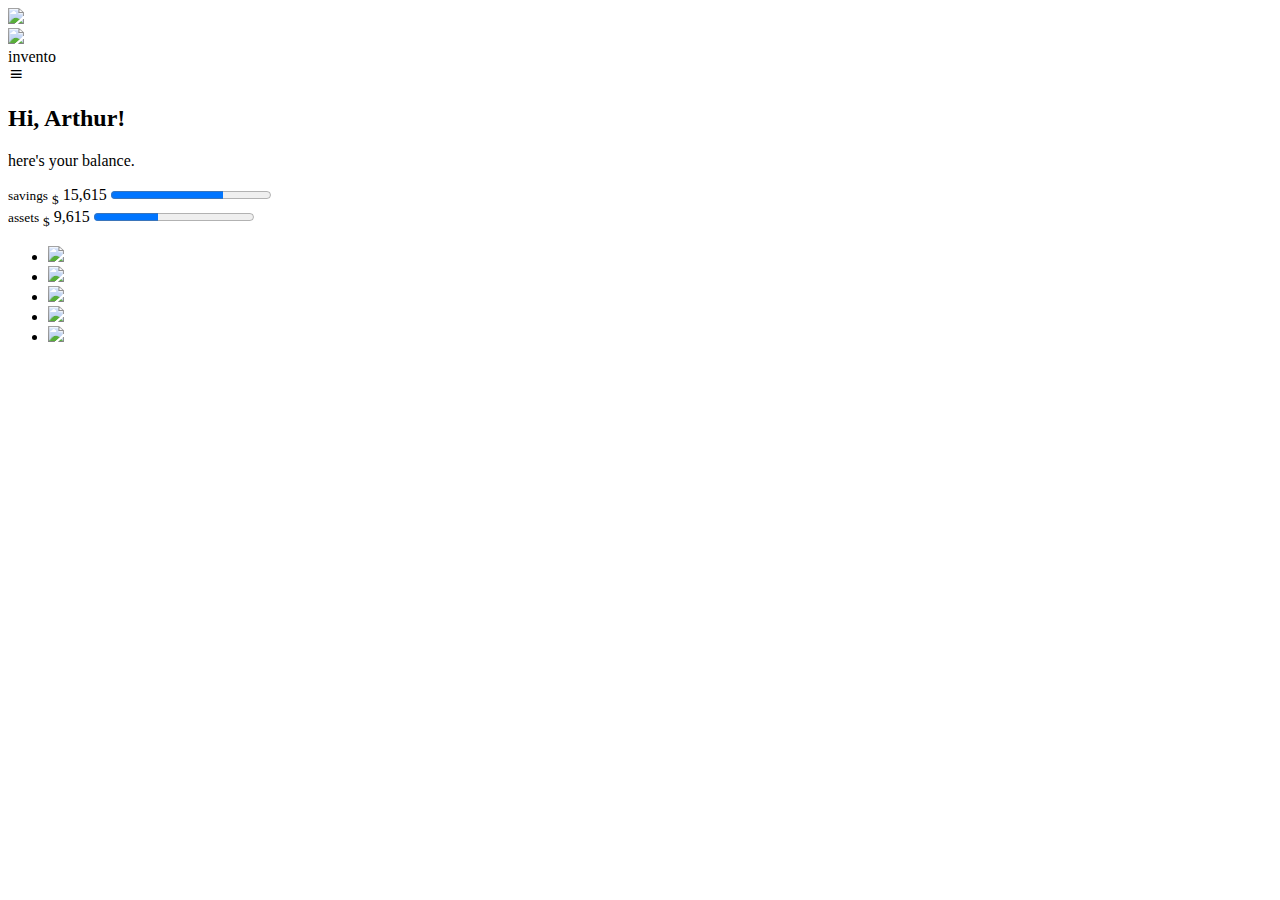
==== index.html @ 6cbb0873 "refactor: :construction: Se corrigieron algunos errores, aun falta por terminar" ====
<!DOCTYPE html>
<html lang="en">

<head>
    <meta charset="UTF-8">
    <meta name="viewport" content="width=device-width, initial-scale=1.0">
    <title>Virtual Wallet</title>
    <link rel="stylesheet" href="css/style.css">
    <link href='https://unpkg.com/boxicons@2.1.4/css/boxicons.min.css' rel='stylesheet'>
</head>

<body>
    <div class="banner">
        <img src="/storage/img/banner.svg">
    </div>
    <header class="header">
        <div class="header__logo">
            <div class="logo__icono">
                <img src="storage/img/logo.svg">
            </div>
            <div class="logo__titulo">invento</div>
        </div>
        <div class="header__menu">
            <a href="#"></a><i class='bx bx-menu'></i></a>
        </div>
    </header>
    <main class="main">
        <section class="main__titulo">
            <article class="titulo__card">
                <h2>Hi, Arthur!</h2>
                <p>here's your balance.</p>
            </article>
            <article class="titulo__balance">
                <div class="balance__one">
                    <small>savings</small>
                    <label for="savings"><sub>$</sub> 15,615</label>
                    <progress id="savings" max="100" value="70"></progress>
                </div>
                <div class="balance__two">
                    <small>assets</small>
                    <label for="savings"><sub>$</sub> 9,615</label>
                    <progress id="savings" max="100" value="40"></progress>
                </div>
            </article>
        </section>
    </main>
    <footer class="footer">
        <ul>
            <li>
                <a href="#"><img src="storage/img/icon_4.svg"></a>
            </li>
            <li>
                <a href="#"><img src="storage/img/icon_3.svg"></a>
            </li>
            <li>
                <a href="#"><img src="storage/img/icon_2.svg"></a>
            </li>
            <li>
                <a href="#"><img src="storage/img/icon_1.svg"></a>
            </li>
            <li>
                <a href="#"><img src="storage/img/icon.svg"></a>
            </li>
        </ul>
    </footer>
</body>

</html>
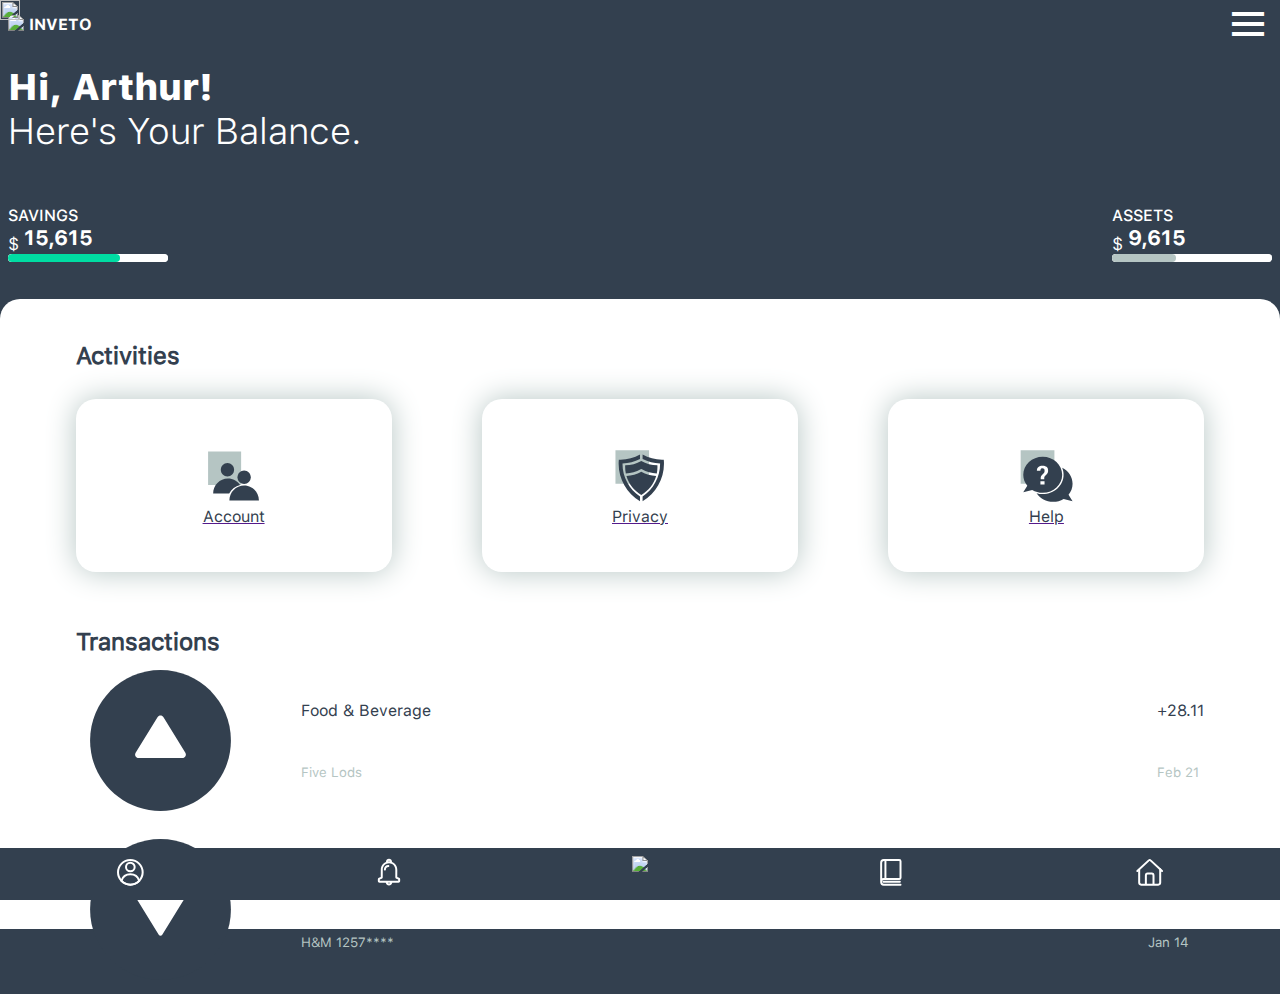
==== commit 1ff479e5: "refactor: :construction: Se termina la estructura, faltan detalles en el diseño" ====
--- a/index.html
+++ b/index.html
@@ -18,7 +18,7 @@
             <div class="logo__icono">
                 <img src="storage/img/logo.svg">
             </div>
-            <div class="logo__titulo">invento</div>
+            <div class="logo__titulo">inveto</div>
         </div>
         <div class="header__menu">
             <a href="#"></a><i class='bx bx-menu'></i></a>
@@ -40,6 +40,63 @@
                     <small>assets</small>
                     <label for="savings"><sub>$</sub> 9,615</label>
                     <progress id="savings" max="100" value="40"></progress>
+                </div>
+            </article>
+        </section>
+        <section class="main_body">
+            <article class="body_activities">
+                <h3>Activities</h3>
+                <div class="activities_options">
+                    <div class="options_account">
+                        <a href="" class="a_account">
+                            <img src="storage/img/iconAccount.svg" alt="">
+                            <p>Account</p>
+                        </a>
+                        
+                    </div>
+                    <div class="options_privacy">
+                        <a href="" class="a_privacy">
+                            <img src="storage/img/iconPrivacy.svg" alt="">
+                            <p>Privacy</p>
+                        </a>
+                        
+                    </div>
+                    <div class="options_help">
+                        <a href="" class="a_help">
+                            <img src="storage/img/iconHelp.svg" alt="">
+                            <p>Help</p>
+                        </a>
+                        
+                    </div>
+                </div>
+            </article>
+            <article class="body_transactions">
+                <h3>Transactions</h3>
+                <div class="transactions_one">
+                    <img src="storage/img/iconTransactionsOne.svg" alt="">
+                    <div class="transactions_one_food">
+                        <div class="food_div_one">
+                            <p>Food & Beverage</p>
+                            <small>Five Lods</small>
+                        </div>
+                        <div class="food_div_two">
+                            <p>+28.11</p>
+                            <small>Feb 21</small>
+                        </div>
+                    </div>
+                </div>
+                <div class="transactions_two">
+                    <img src="storage/img/iconTransactionsTwo.svg" alt="">
+                    <div class="transactions_two_shopping">
+                        <div class="shopping_div_one">
+                            <p>Shopping</p>
+                            <small>H&M 1257****</small>
+                        </div>
+                        <div class="shopping_div_two">
+                            <p>-157.64</p>
+                            <small>Jan 14</small>
+                        </div>
+                    </div>
                 </div>
             </article>
         </section>
--- a/css/style.css
+++ b/css/style.css
@@ -0,0 +1,294 @@
+@import url(variable.css);
+
+* {
+    margin: 0;
+    padding: 0;
+    box-sizing: border-box;
+    font-family: "SF-Pro-Text-Regular";
+}
+
+body {
+    background: var(--color-primario);
+}
+
+.banner {
+    position: absolute;
+}
+
+.banner img {
+    width: 100%;
+    height: 100%;
+}
+
+.header {
+    width: 100%;
+    padding: 0 .5em;
+    /* height: 60px; */
+    /* background: darkgoldenrod; */
+    display: flex;
+    flex-direction: row;
+    justify-content: space-between;
+    align-items: center;
+    flex-wrap: nowrap;
+}
+
+.header__logo {
+    /* background: red; */
+    display: flex;
+    align-items: center;
+    gap: 5px;
+
+}
+
+
+
+.logo__icono img {
+    width: 3em;
+}
+
+.logo__titulo {
+    /* background: orange; */
+    color: var(--color-ternario);
+    font-family: "SF-Pro-Text-Bold";
+    text-transform: uppercase;
+}
+
+.header__menu i {
+    font-size: 3em;
+    color: var(--color-ternario);
+}
+
+.titulo__card {
+    /* background: green; */
+    display: flex;
+    flex-direction: column;
+    height: 120px;
+    justify-content: center;
+    padding: 0 0.5em
+}
+
+.titulo__card h2,
+.titulo__card p {
+    font-size: 2.3em;
+    color: var(--color-ternario);
+    text-transform: capitalize;
+}
+
+.titulo__card h2 {
+    font-family: "SF-Pro-Text-Heavy";
+}
+
+.titulo__card p {
+    font-family: "SF-Pro-Text-Light";
+    text-transform: capitalize;
+}
+
+.titulo__balance {
+    /* background: fuchsia; */
+    color: var(--color-ternario);
+    display: flex;
+    height: 130px;
+    justify-content: space-between;
+    align-items: center;
+    padding: 0 0.5em;
+}
+
+.balance__one,
+.balance__two {
+    display: flex;
+    flex-direction: column;
+}
+
+.balance__one small,
+.balance__two small {
+    font-size: 1em;
+    text-transform: uppercase;
+    font-family: "SF-Pro-Text-Medium";
+}
+
+.balance__one label,
+.balance__two label {
+    font-size: 1.3em;
+    font-family: "SF-Pro-Text-Bold";
+}
+
+.balance__one progress[value] {
+    --color: var(--color-secundario);
+    --background: var(--color-ternario);
+    background: var(--background);
+}
+
+.balance__two progress[value] {
+    --color: var(--color-cuarto);
+    --background: var(--color-ternario);
+    background: var(--background);
+}
+
+progress[value] {
+    -webkit-appearance: none;
+    -moz-appearance: none;
+    appearance: none;
+    border: none;
+    height: .5em;
+    border-radius: 10em;
+}
+
+.balance__one progress[value]::-webkit-progress-bar,
+.balance__two progress[value]::-webkit-progress-bar {
+    border-radius: 10em;
+    height: .5em;
+    background: var(--background);
+}
+
+progress[value]::-webkit-progress-value {
+    border-radius: 10em;
+    background: var(--color);
+}
+
+progress[value]::-moz-progress-bar {
+    border-radius: 10em;
+    background: var(--color);
+}
+
+.main_body {
+    border-top-left-radius: 20px;
+    border-top-right-radius: 20px;
+    width: 100%;
+    height: 70vh;
+    display: flex;
+    flex-direction: column;
+    background: var(--color-ternario);
+}
+
+.body_activities {
+    height: 50%;
+    padding: 1%;
+    display: flex;
+    flex-direction: column;
+    justify-content: space-evenly;
+}
+
+.body_activities>h3 {
+    color: var(--color-primario);
+    margin-left: 5%;
+    font-size: x-large;
+}
+
+.activities_options {
+    align-self: center;
+    width: 90%;
+    height: 60%;
+    display: flex;
+    justify-content: space-between;
+}
+
+.activities_options>div {
+    background: var(--color-ternario);
+    border-radius: 20px;
+    box-shadow: 0px 0px 30px var(--color-cuarto);
+    width: 28%;
+    display: flex;
+    justify-content: center;
+    align-items: center;
+}
+
+.a_account,
+.a_privacy,
+.a_help {
+    display: flex;
+    flex-direction: column;
+    justify-content: center;
+    align-items: center;
+}
+
+.a_account img,
+.a_privacy img,
+.a_help img {
+    width: 70%;
+}
+
+.a_account p,
+.a_privacy p,
+.a_help p {
+    color: var(--color-primario);
+}
+
+.body_transactions {
+    height: 45%;
+    padding: 1%;
+    display: flex;
+    flex-direction: column;
+    justify-content: space-evenly;
+    align-items: center;
+}
+
+.body_transactions>h3 {
+    color: var(--color-primario);
+    margin-left: 5%;
+    font-size: x-large;
+    align-self: flex-start;
+}
+
+.transactions_one {
+    width: 90%;
+    display: flex;
+    justify-content: space-between;
+}
+
+.transactions_one>img,
+.transactions_two>img {
+    width: 15%;
+}
+
+.transactions_one_food,
+.transactions_two_shopping {
+    /* outline: 1px solid black; */
+    display: flex;
+    flex-direction: row;
+    width: 80%;
+    justify-content: space-between;
+}
+
+.food_div_one,
+.food_div_two,
+.shopping_div_one,
+.shopping_div_two {
+    display: flex;
+    flex-direction: column;
+    justify-content: space-evenly;
+}
+
+.transactions_two {
+    width: 90%;
+    display: flex;
+    justify-content: space-between;
+}
+
+.body_transactions p {
+    color: var(--color-primario);
+}
+
+.body_transactions small {
+    color: var(--color-cuarto);
+}
+
+.footer {
+    width: 100%;
+    background: var(--color-primario);
+    position: fixed;
+    bottom: 0;
+}
+
+.footer ul {
+    display: flex;
+    justify-content: space-around;
+}
+
+.footer ul li {
+    list-style: none;
+    margin: .5em 0;
+}
+
+.footer ul li a img {
+    width: 2em;
+}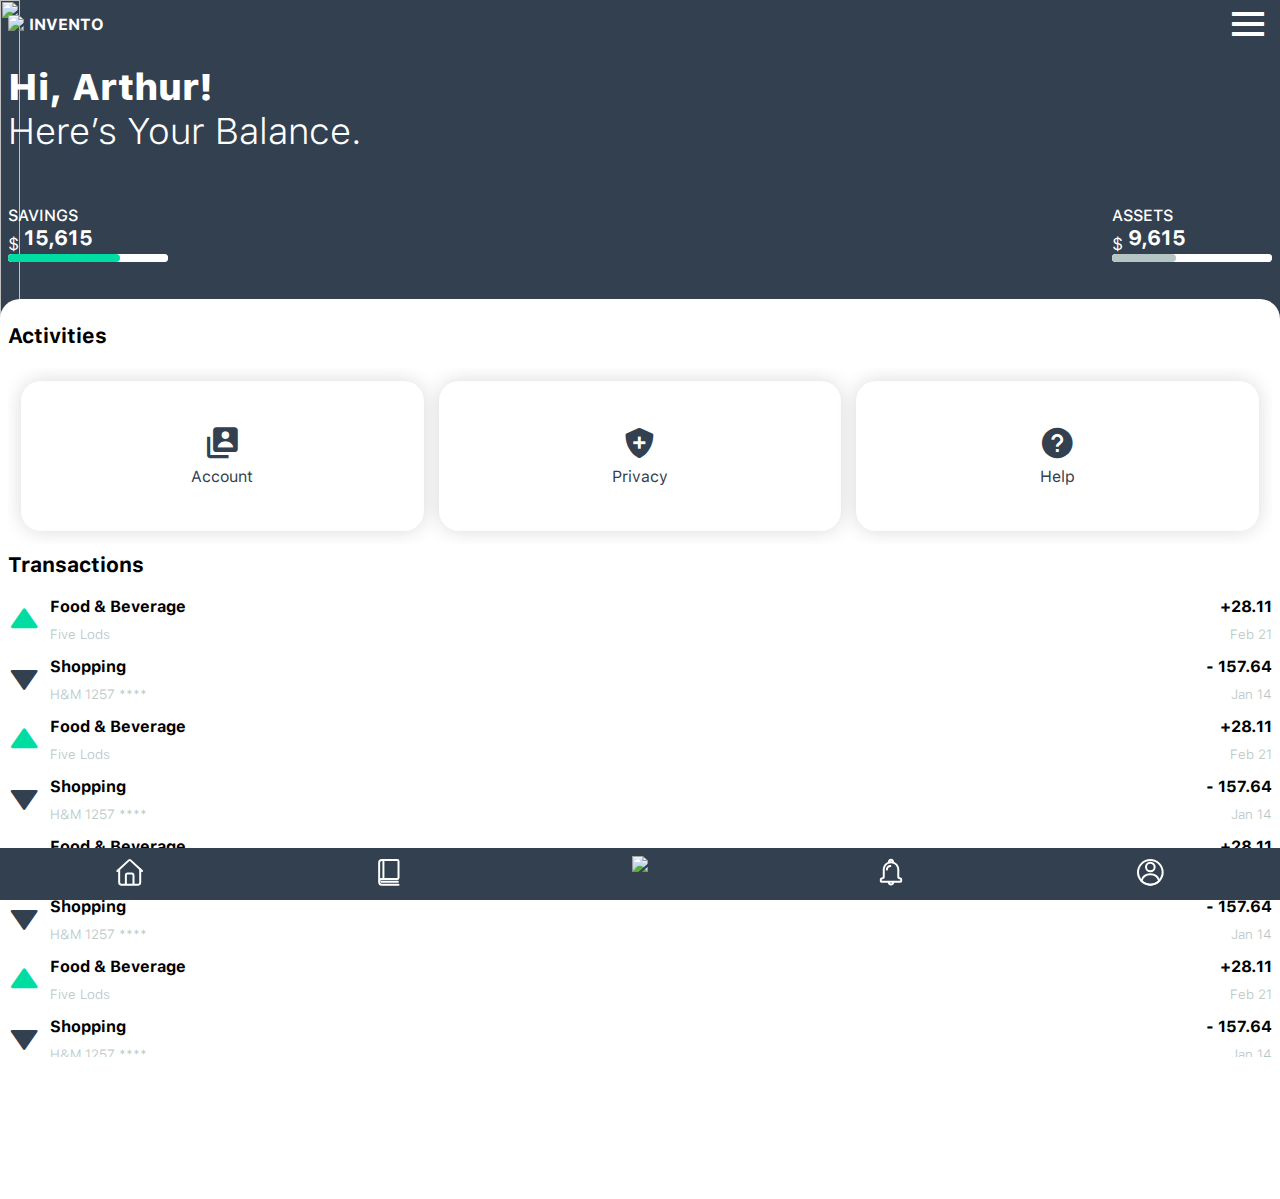
==== commit 68839415: "refactor: :zap: Se termino el diseño y la estructura" ====
--- a/index.html
+++ b/index.html
@@ -11,24 +11,24 @@
 
 <body>
     <div class="banner">
-        <img src="/storage/img/banner.svg">
+        <img src="storage/img/banner.svg">
     </div>
     <header class="header">
         <div class="header__logo">
             <div class="logo__icono">
                 <img src="storage/img/logo.svg">
             </div>
-            <div class="logo__titulo">inveto</div>
+            <div class="logo__titulo">invento</div>
         </div>
         <div class="header__menu">
-            <a href="#"></a><i class='bx bx-menu'></i></a>
+            <i class='bx bx-menu'></i>
         </div>
     </header>
     <main class="main">
         <section class="main__titulo">
             <article class="titulo__card">
                 <h2>Hi, Arthur!</h2>
-                <p>here's your balance.</p>
+                <p>here’s your balance.</p>
             </article>
             <article class="titulo__balance">
                 <div class="balance__one">
@@ -43,58 +43,181 @@
                 </div>
             </article>
         </section>
-        <section class="main_body">
-            <article class="body_activities">
-                <h3>Activities</h3>
-                <div class="activities_options">
-                    <div class="options_account">
-                        <a href="" class="a_account">
-                            <img src="storage/img/iconAccount.svg" alt="">
-                            <p>Account</p>
-                        </a>
-                        
-                    </div>
-                    <div class="options_privacy">
-                        <a href="" class="a_privacy">
-                            <img src="storage/img/iconPrivacy.svg" alt="">
-                            <p>Privacy</p>
-                        </a>
-                        
-                    </div>
-                    <div class="options_help">
-                        <a href="" class="a_help">
-                            <img src="storage/img/iconHelp.svg" alt="">
-                            <p>Help</p>
-                        </a>
-                        
-                    </div>
-                </div>
-            </article>
-            <article class="body_transactions">
-                <h3>Transactions</h3>
-                <div class="transactions_one">
-                    <img src="storage/img/iconTransactionsOne.svg" alt="">
-                    <div class="transactions_one_food">
-                        <div class="food_div_one">
-                            <p>Food & Beverage</p>
-                            <small>Five Lods</small>
-                        </div>
-                        <div class="food_div_two">
-                            <p>+28.11</p>
-                            <small>Feb 21</small>
-                        </div>
-                    </div>
-                </div>
-                <div class="transactions_two">
-                    <img src="storage/img/iconTransactionsTwo.svg" alt="">
-                    <div class="transactions_two_shopping">
-                        <div class="shopping_div_one">
-                            <p>Shopping</p>
-                            <small>H&M 1257****</small>
-                        </div>
-                        <div class="shopping_div_two">
-                            <p>-157.64</p>
-                            <small>Jan 14</small>
+        <section class="main__activities">
+            <article class="activities__service">
+                <h3>activities</h3>
+                <div class="service__cards">
+                    <div class="service__cards__item_1">
+                        <i class='bx bxs-user-account'></i>
+                        <p>account</p>
+                    </div>
+                    <div class="service__cards__item_2">
+                        <i class='bx bxs-shield-plus'></i>
+                        <p>privacy</p>
+                    </div>
+                    <div class="service__cards__item_3">
+                        <i class='bx bxs-help-circle'></i>
+                        <p>help</p>
+                    </div>
+                </div>
+            </article>
+            <article class="activities__transactions">
+                <h3>transactions</h3>
+                <div class="transactions__cards">
+                    <div class="transactions__cards__item">
+                        <div>
+                            <i class='bx bxs-up-arrow'></i>
+                            <div class="transactions__description">
+                                <p>food & beverage</p>
+                                <small>five lods</small>
+                            </div>
+                        </div>
+                        <div class="transactions__value">
+                            <p>+28.11</p>
+                            <small>feb 21</small>
+                        </div>
+                    </div>
+                    <div class="transactions__cards__item">
+                        <div>
+                            <i class='bx bxs-down-arrow'></i>
+                            <div class="transactions__description">
+                                <p>shopping</p>
+                                <small>h&m 1257 ****</small>
+                            </div>
+                        </div>
+                        <div class="transactions__value">
+                            <p>- 157.64</p>
+                            <small>jan 14</small>
+                        </div>
+                    </div>
+                    <div class="transactions__cards__item">
+                        <div>
+                            <i class='bx bxs-up-arrow'></i>
+                            <div class="transactions__description">
+                                <p>food & beverage</p>
+                                <small>five lods</small>
+                            </div>
+                        </div>
+                        <div class="transactions__value">
+                            <p>+28.11</p>
+                            <small>feb 21</small>
+                        </div>
+                    </div>
+                    <div class="transactions__cards__item">
+                        <div>
+                            <i class='bx bxs-down-arrow'></i>
+                            <div class="transactions__description">
+                                <p>shopping</p>
+                                <small>h&m 1257 ****</small>
+                            </div>
+                        </div>
+                        <div class="transactions__value">
+                            <p>- 157.64</p>
+                            <small>jan 14</small>
+                        </div>
+                    </div>
+                    <div class="transactions__cards__item">
+                        <div>
+                            <i class='bx bxs-up-arrow'></i>
+                            <div class="transactions__description">
+                                <p>food & beverage</p>
+                                <small>five lods</small>
+                            </div>
+                        </div>
+                        <div class="transactions__value">
+                            <p>+28.11</p>
+                            <small>feb 21</small>
+                        </div>
+                    </div>
+                    <div class="transactions__cards__item">
+                        <div>
+                            <i class='bx bxs-down-arrow'></i>
+                            <div class="transactions__description">
+                                <p>shopping</p>
+                                <small>h&m 1257 ****</small>
+                            </div>
+                        </div>
+                        <div class="transactions__value">
+                            <p>- 157.64</p>
+                            <small>jan 14</small>
+                        </div>
+                    </div>
+                    <div class="transactions__cards__item">
+                        <div>
+                            <i class='bx bxs-up-arrow'></i>
+                            <div class="transactions__description">
+                                <p>food & beverage</p>
+                                <small>five lods</small>
+                            </div>
+                        </div>
+                        <div class="transactions__value">
+                            <p>+28.11</p>
+                            <small>feb 21</small>
+                        </div>
+                    </div>
+                    <div class="transactions__cards__item">
+                        <div>
+                            <i class='bx bxs-down-arrow'></i>
+                            <div class="transactions__description">
+                                <p>shopping</p>
+                                <small>h&m 1257 ****</small>
+                            </div>
+                        </div>
+                        <div class="transactions__value">
+                            <p>- 157.64</p>
+                            <small>jan 14</small>
+                        </div>
+                    </div>
+                    <div class="transactions__cards__item">
+                        <div>
+                            <i class='bx bxs-up-arrow'></i>
+                            <div class="transactions__description">
+                                <p>food & beverage</p>
+                                <small>five lods</small>
+                            </div>
+                        </div>
+                        <div class="transactions__value">
+                            <p>+28.11</p>
+                            <small>feb 21</small>
+                        </div>
+                    </div>
+                    <div class="transactions__cards__item">
+                        <div>
+                            <i class='bx bxs-down-arrow'></i>
+                            <div class="transactions__description">
+                                <p>shopping</p>
+                                <small>h&m 1257 ****</small>
+                            </div>
+                        </div>
+                        <div class="transactions__value">
+                            <p>- 157.64</p>
+                            <small>jan 14</small>
+                        </div>
+                    </div>
+                    <div class="transactions__cards__item">
+                        <div>
+                            <i class='bx bxs-up-arrow'></i>
+                            <div class="transactions__description">
+                                <p>food & beverage</p>
+                                <small>five lods</small>
+                            </div>
+                        </div>
+                        <div class="transactions__value">
+                            <p>+28.11</p>
+                            <small>feb 21</small>
+                        </div>
+                    </div>
+                    <div class="transactions__cards__item">
+                        <div>
+                            <i class='bx bxs-down-arrow'></i>
+                            <div class="transactions__description">
+                                <p>shopping</p>
+                                <small>h&m 1257 ****</small>
+                            </div>
+                        </div>
+                        <div class="transactions__value">
+                            <p>- 157.64</p>
+                            <small>jan 14</small>
                         </div>
                     </div>
                 </div>
@@ -104,19 +227,19 @@
     <footer class="footer">
         <ul>
             <li>
+                <a href="#"><img src="storage/img/icon.svg"></a>
+            </li>
+            <li>
+                <a href="#"><img src="storage/img/icon_1.svg"></a>
+            </li>
+            <li>
+                <a href="#"><img src="storage/img/icon_2.svg"></a>
+            </li>
+            <li>
+                <a href="#"><img src="storage/img/icon_3.svg"></a>
+            </li>
+            <li>
                 <a href="#"><img src="storage/img/icon_4.svg"></a>
-            </li>
-            <li>
-                <a href="#"><img src="storage/img/icon_3.svg"></a>
-            </li>
-            <li>
-                <a href="#"><img src="storage/img/icon_2.svg"></a>
-            </li>
-            <li>
-                <a href="#"><img src="storage/img/icon_1.svg"></a>
-            </li>
-            <li>
-                <a href="#"><img src="storage/img/icon.svg"></a>
             </li>
         </ul>
     </footer>
--- a/css/style.css
+++ b/css/style.css
@@ -13,11 +13,13 @@
 
 .banner {
     position: absolute;
+    z-index: -1;
 }
 
 .banner img {
     width: 100%;
-    height: 100%;
+    height: 105vh;
+    object-fit: cover;
 }
 
 .header {
@@ -37,10 +39,11 @@
     display: flex;
     align-items: center;
     gap: 5px;
-
-}
-
-
+}
+
+.logo__icono {
+    /* background: green; */
+}
 
 .logo__icono img {
     width: 3em;
@@ -53,9 +56,17 @@
     text-transform: uppercase;
 }
 
+.header__menu {
+    /* background: darkblue; */
+}
+
 .header__menu i {
     font-size: 3em;
     color: var(--color-ternario);
+}
+
+.main__titulo {
+    /* background: red; */
 }
 
 .titulo__card {
@@ -129,6 +140,7 @@
     -moz-appearance: none;
     appearance: none;
     border: none;
+    /* margin: 0 10px; */
     height: .5em;
     border-radius: 10em;
 }
@@ -150,126 +162,126 @@
     background: var(--color);
 }
 
-.main_body {
+.main__activities {
+    background: var(--color-ternario);
+    height: 100vh;
+    padding: 1.5em 0.5em;
     border-top-left-radius: 20px;
     border-top-right-radius: 20px;
-    width: 100%;
-    height: 70vh;
-    display: flex;
-    flex-direction: column;
+    display: flex;
+    flex-direction: column;
+    gap: .5em;
+}
+
+.activities__service {
+    /* background: blue; */
+}
+
+.activities__service h3,
+.activities__transactions h3 {
+    /* background: darkgoldenrod; */
+    text-transform: capitalize;
+    font-family: "SF-Pro-Text-Bold";
+    font-size: 1.3em;
+    margin-bottom: 20px;
+}
+
+.service__cards {
+    /* background: olivedrab; */
+    display: flex;
+    flex-direction: row;
+    justify-content: center;
+    overflow-x: scroll;
+    padding: 0.8em;
+    gap: 15px;
+}
+
+.service__cards div {
+    flex: 1;
+    min-width: 30%;
+    min-height: 150px;
+    border-radius: 20px;
     background: var(--color-ternario);
-}
-
-.body_activities {
-    height: 50%;
-    padding: 1%;
-    display: flex;
-    flex-direction: column;
-    justify-content: space-evenly;
-}
-
-.body_activities>h3 {
+    box-shadow: 0px 0px 20px rgba(0, 0, 0, 0.150);
     color: var(--color-primario);
-    margin-left: 5%;
-    font-size: x-large;
-}
-
-.activities_options {
-    align-self: center;
-    width: 90%;
-    height: 60%;
-    display: flex;
+    font-family: "SF-Pro-Text-Semibold";
+    text-transform: capitalize;
+    display: flex;
+    flex-direction: column;
+    justify-content: center;
+    align-items: center;
+    gap: 5px;
+}
+
+.service__cards div i {
+    font-size: 2.3em;
+}
+
+.service__cards__item_1,
+.service__cards__item_2,
+.service__cards__item_3 {
+    /* background: darkmagenta; */
+}
+
+.activities__transactions {
+    /* background: red; */
+}
+
+.transactions__cards {
+    /* background: orangered; */
+    height: 460px;
+    display: flex;
+    flex-direction: column;
+    overflow-y: scroll;
+    gap: 15px
+}
+
+.transactions__cards div {
+    /* background: darkgoldenrod; */
+    height: 45px;
+    display: flex;
+    flex-direction: row;
     justify-content: space-between;
-}
-
-.activities_options>div {
-    background: var(--color-ternario);
-    border-radius: 20px;
-    box-shadow: 0px 0px 30px var(--color-cuarto);
-    width: 28%;
-    display: flex;
-    justify-content: center;
-    align-items: center;
-}
-
-.a_account,
-.a_privacy,
-.a_help {
-    display: flex;
-    flex-direction: column;
-    justify-content: center;
-    align-items: center;
-}
-
-.a_account img,
-.a_privacy img,
-.a_help img {
-    width: 70%;
-}
-
-.a_account p,
-.a_privacy p,
-.a_help p {
+    align-items: center;
+    gap: 10px;
+}
+
+.transactions__cards div i {
+    font-size: 2em;
+}
+
+div.transactions__description,
+div.transactions__value {
+    display: flex;
+    flex-direction: column;
+    text-transform: capitalize;
+}
+
+div.transactions__description {
+    align-items: flex-start;
+}
+
+div.transactions__value {
+    align-items: flex-end;
+}
+
+div.transactions__description p,
+div.transactions__value p {
+    font-family: "SF-Pro-Text-Bold";
+}
+
+div.transactions__description small,
+div.transactions__value small {
+    font-family: "SF-Pro-Text-Light";
+    color: var(--color-cuarto);
+}
+
+i.bx.bxs-up-arrow {
+    color: var(--color-secundario);
+}
+
+i.bxs-down-arrow {
     color: var(--color-primario);
-}
-
-.body_transactions {
-    height: 45%;
-    padding: 1%;
-    display: flex;
-    flex-direction: column;
-    justify-content: space-evenly;
-    align-items: center;
-}
-
-.body_transactions>h3 {
-    color: var(--color-primario);
-    margin-left: 5%;
-    font-size: x-large;
-    align-self: flex-start;
-}
-
-.transactions_one {
-    width: 90%;
-    display: flex;
-    justify-content: space-between;
-}
-
-.transactions_one>img,
-.transactions_two>img {
-    width: 15%;
-}
-
-.transactions_one_food,
-.transactions_two_shopping {
-    /* outline: 1px solid black; */
-    display: flex;
-    flex-direction: row;
-    width: 80%;
-    justify-content: space-between;
-}
-
-.food_div_one,
-.food_div_two,
-.shopping_div_one,
-.shopping_div_two {
-    display: flex;
-    flex-direction: column;
-    justify-content: space-evenly;
-}
-
-.transactions_two {
-    width: 90%;
-    display: flex;
-    justify-content: space-between;
-}
-
-.body_transactions p {
-    color: var(--color-primario);
-}
-
-.body_transactions small {
-    color: var(--color-cuarto);
 }
 
 .footer {
@@ -290,5 +302,11 @@
 }
 
 .footer ul li a img {
-    width: 2em;
+    width: 2em; 
+    height: auto; 
+    transition: fill 0.3s ease; 
+}
+
+.footer ul li a:hover img {
+    filter: invert(46%) sepia(95%) saturate(5580%) hue-rotate(155deg) brightness(106%) contrast(95%); 
 }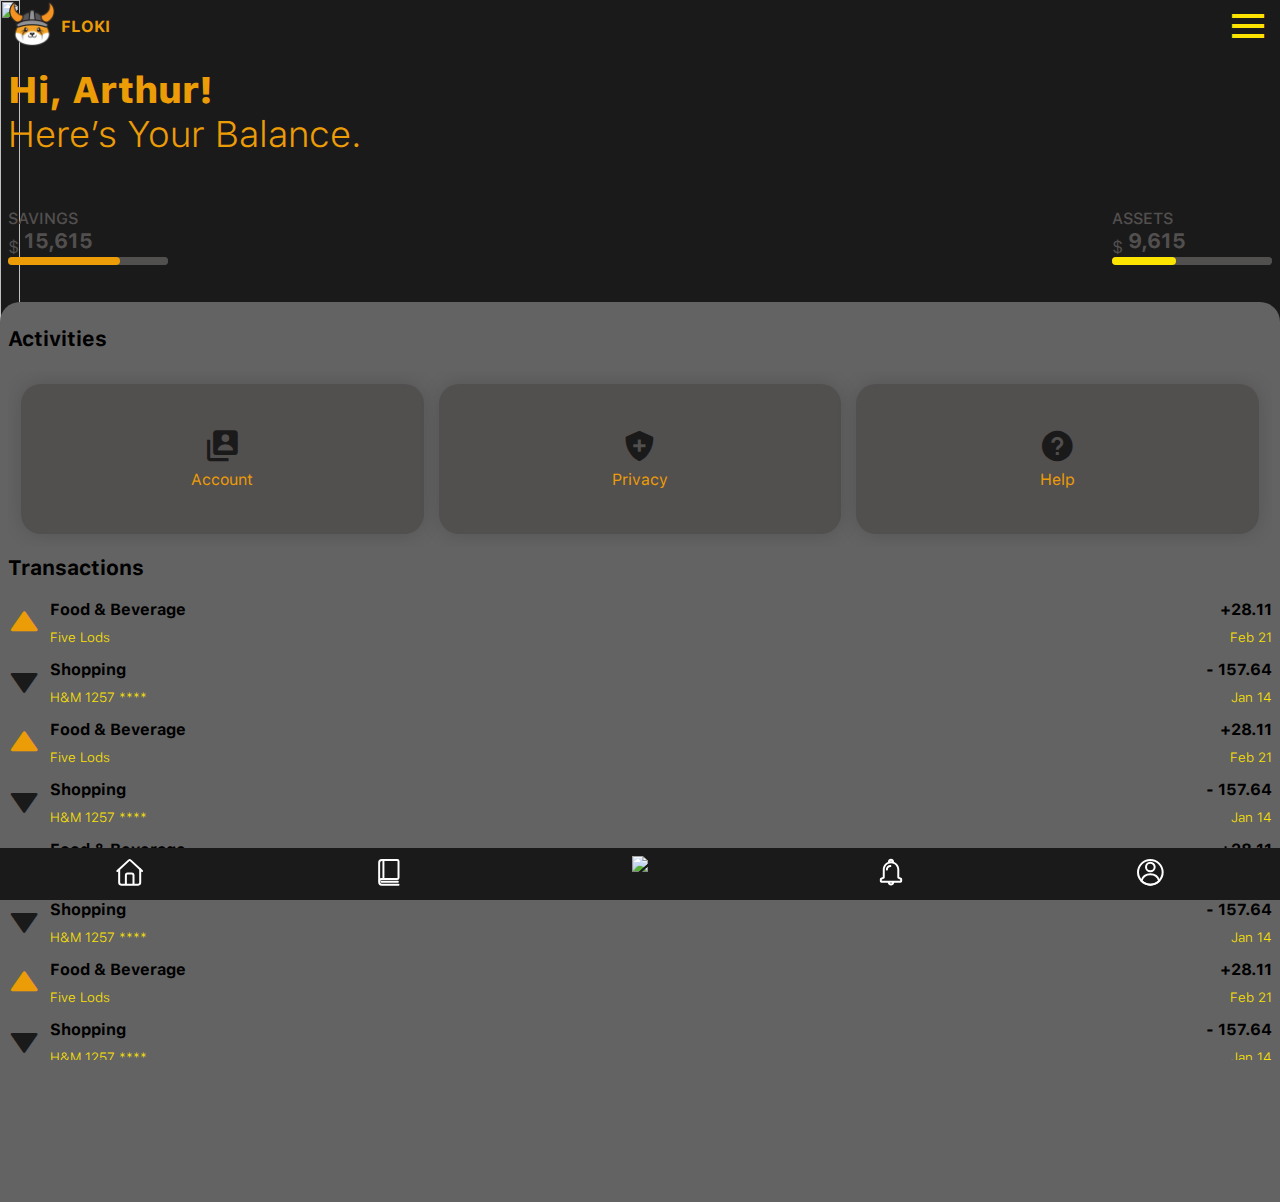
==== commit 698660d4: "style: :white_check_mark: Se cambio el diseño (colores, logo, fuentes) de la pagina" ====
--- a/index.html
+++ b/index.html
@@ -16,9 +16,9 @@
     <header class="header">
         <div class="header__logo">
             <div class="logo__icono">
-                <img src="storage/img/logo.svg">
+                <img src="storage/img/floki_inu.png">
             </div>
-            <div class="logo__titulo">invento</div>
+            <div class="logo__titulo">FLOKI</div>
         </div>
         <div class="header__menu">
             <i class='bx bx-menu'></i>
@@ -227,13 +227,13 @@
     <footer class="footer">
         <ul>
             <li>
-                <a href="#"><img src="storage/img/icon.svg"></a>
+                <a href="views/cards.html"><img src="storage/img/icon.svg"></a>
             </li>
             <li>
                 <a href="#"><img src="storage/img/icon_1.svg"></a>
             </li>
             <li>
-                <a href="#"><img src="storage/img/icon_2.svg"></a>
+                <a href="views/balance.html"><img src="storage/img/icon_2.svg"></a>
             </li>
             <li>
                 <a href="#"><img src="storage/img/icon_3.svg"></a>
--- a/css/style.css
+++ b/css/style.css
@@ -25,8 +25,6 @@
 .header {
     width: 100%;
     padding: 0 .5em;
-    /* height: 60px; */
-    /* background: darkgoldenrod; */
     display: flex;
     flex-direction: row;
     justify-content: space-between;
@@ -35,14 +33,9 @@
 }
 
 .header__logo {
-    /* background: red; */
     display: flex;
     align-items: center;
     gap: 5px;
-}
-
-.logo__icono {
-    /* background: green; */
 }
 
 .logo__icono img {
@@ -50,27 +43,17 @@
 }
 
 .logo__titulo {
-    /* background: orange; */
-    color: var(--color-ternario);
+    color: var(--color-secundario);
     font-family: "SF-Pro-Text-Bold";
     text-transform: uppercase;
-}
-
-.header__menu {
-    /* background: darkblue; */
 }
 
 .header__menu i {
     font-size: 3em;
-    color: var(--color-ternario);
-}
-
-.main__titulo {
-    /* background: red; */
+    color: var(--color-cuarto);
 }
 
 .titulo__card {
-    /* background: green; */
     display: flex;
     flex-direction: column;
     height: 120px;
@@ -81,7 +64,7 @@
 .titulo__card h2,
 .titulo__card p {
     font-size: 2.3em;
-    color: var(--color-ternario);
+    color: var(--color-secundario);
     text-transform: capitalize;
 }
 
@@ -95,7 +78,6 @@
 }
 
 .titulo__balance {
-    /* background: fuchsia; */
     color: var(--color-ternario);
     display: flex;
     height: 130px;
@@ -140,7 +122,6 @@
     -moz-appearance: none;
     appearance: none;
     border: none;
-    /* margin: 0 10px; */
     height: .5em;
     border-radius: 10em;
 }
@@ -163,7 +144,7 @@
 }
 
 .main__activities {
-    background: var(--color-ternario);
+    background: var(--color-five);
     height: 100vh;
     padding: 1.5em 0.5em;
     border-top-left-radius: 20px;
@@ -173,13 +154,8 @@
     gap: .5em;
 }
 
-.activities__service {
-    /* background: blue; */
-}
-
 .activities__service h3,
 .activities__transactions h3 {
-    /* background: darkgoldenrod; */
     text-transform: capitalize;
     font-family: "SF-Pro-Text-Bold";
     font-size: 1.3em;
@@ -187,7 +163,6 @@
 }
 
 .service__cards {
-    /* background: olivedrab; */
     display: flex;
     flex-direction: row;
     justify-content: center;
@@ -213,22 +188,15 @@
     gap: 5px;
 }
 
+.service__cards p {
+    color: var(--color-secundario);
+}
+
 .service__cards div i {
     font-size: 2.3em;
 }
 
-.service__cards__item_1,
-.service__cards__item_2,
-.service__cards__item_3 {
-    /* background: darkmagenta; */
-}
-
-.activities__transactions {
-    /* background: red; */
-}
-
 .transactions__cards {
-    /* background: orangered; */
     height: 460px;
     display: flex;
     flex-direction: column;
@@ -237,7 +205,6 @@
 }
 
 .transactions__cards div {
-    /* background: darkgoldenrod; */
     height: 45px;
     display: flex;
     flex-direction: row;
@@ -302,11 +269,11 @@
 }
 
 .footer ul li a img {
-    width: 2em; 
-    height: auto; 
-    transition: fill 0.3s ease; 
+    width: 2em;
+    height: auto;
+    transition: fill 0.3s ease;
 }
 
 .footer ul li a:hover img {
-    filter: invert(46%) sepia(95%) saturate(5580%) hue-rotate(155deg) brightness(106%) contrast(95%); 
+    filter: invert(46%) sepia(90%) saturate(5080%) hue-rotate(30deg) brightness(106%) contrast(90%);
 }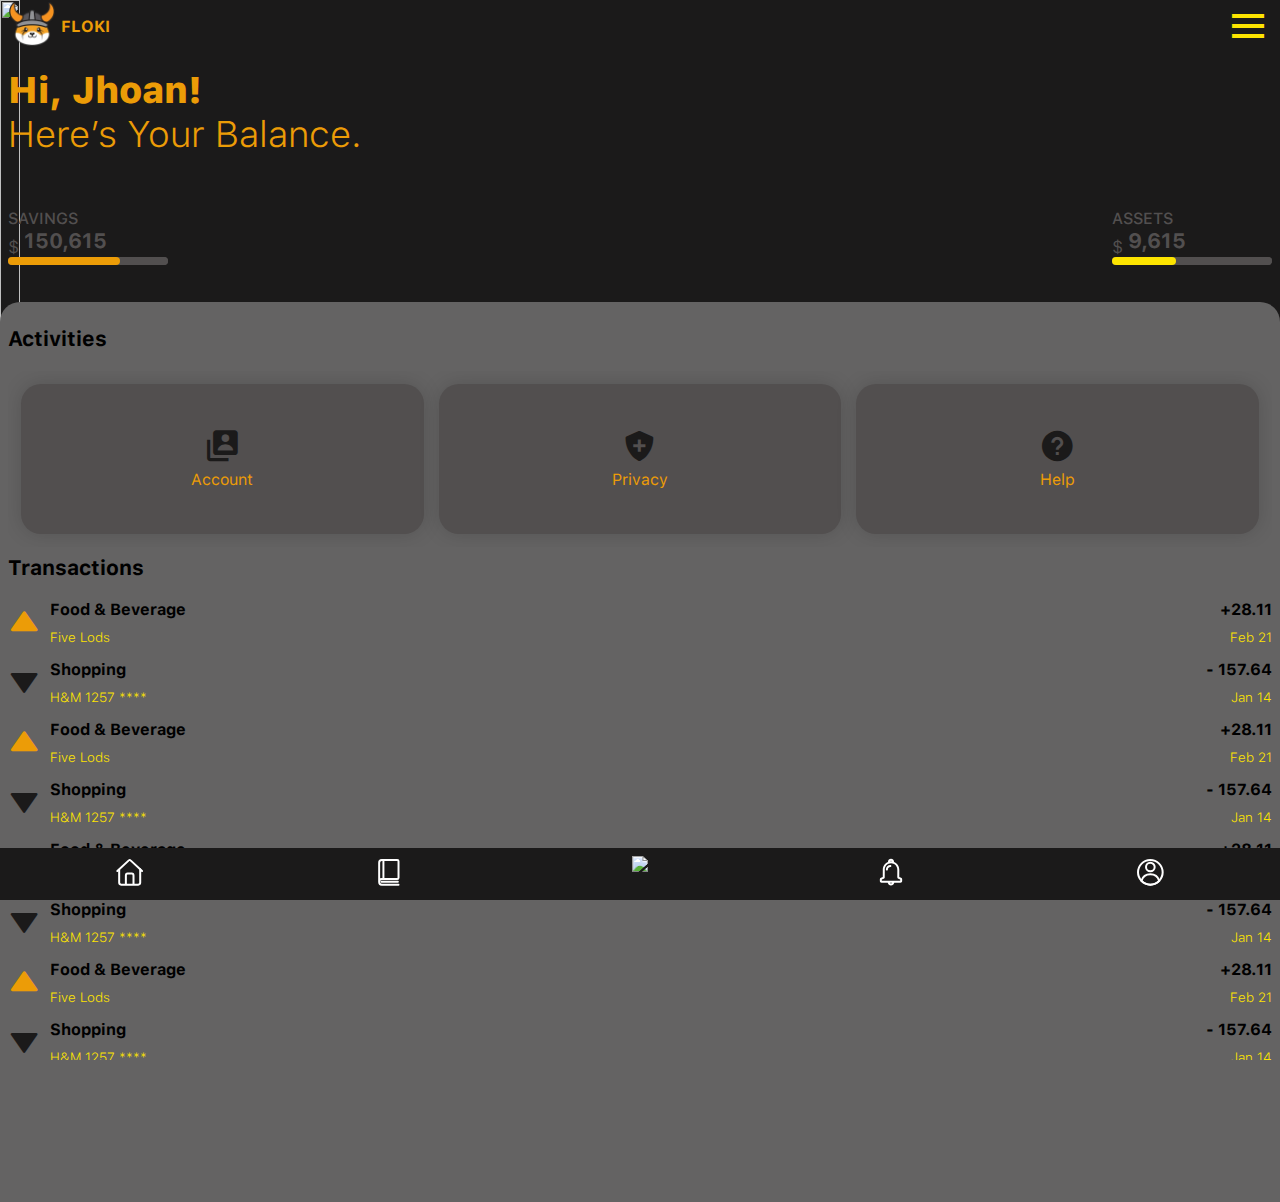
==== commit f5610fff: "refactor: :white_check_mark: Se hicieron unos cambios en el diseño de la pagina" ====
--- a/index.html
+++ b/index.html
@@ -27,13 +27,13 @@
     <main class="main">
         <section class="main__titulo">
             <article class="titulo__card">
-                <h2>Hi, Arthur!</h2>
+                <h2>Hi, Jhoan!</h2>
                 <p>here’s your balance.</p>
             </article>
             <article class="titulo__balance">
                 <div class="balance__one">
                     <small>savings</small>
-                    <label for="savings"><sub>$</sub> 15,615</label>
+                    <label for="savings"><sub>$</sub> 150,615</label>
                     <progress id="savings" max="100" value="70"></progress>
                 </div>
                 <div class="balance__two">
